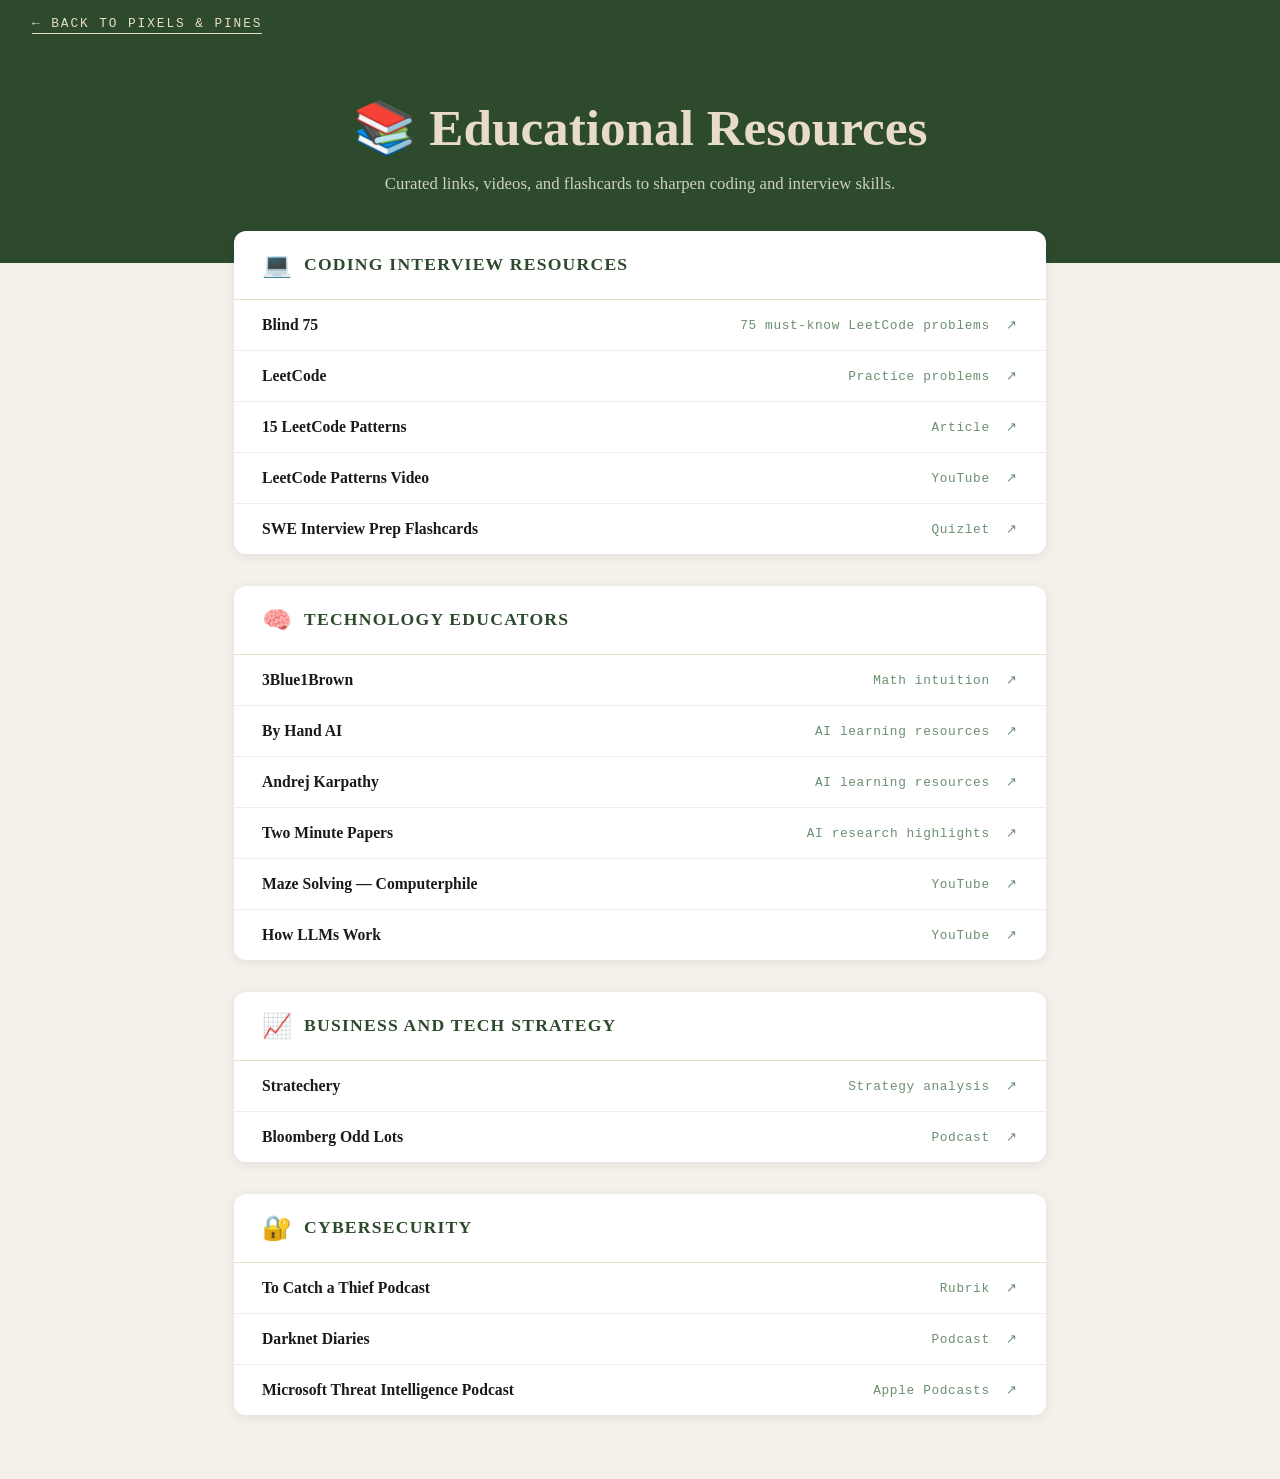
==== educational-resources.html @ 2142338b "Add byhand.ai to Technology Educators learning resources Co-authored-by: calegeffre <22597338+calege" ====
<!DOCTYPE html>
<html lang="en">
<head>
  <meta charset="UTF-8" />
  <meta name="viewport" content="width=device-width, initial-scale=1.0" />
  <title>Educational Resources — Pixels & Pines</title>
  <style>
    *, *::before, *::after { box-sizing: border-box; margin: 0; padding: 0; }
    :root {
      --forest: #2d4a2d;
      --sage:   #6b8f71;
      --sand:   #e8dcc8;
      --ocean:  #3a7ca5;
      --foam:   #f4f1eb;
      --dark:   #1a1a1a;
    }
    body {
      font-family: 'Georgia', serif;
      background: var(--foam);
      color: var(--dark);
      min-height: 100vh;
      padding: 0 0 4rem;
    }
    nav {
      background: var(--forest);
      padding: 1rem 2rem;
      display: flex;
      align-items: center;
      gap: 1rem;
    }
    nav a {
      font-family: 'Courier New', monospace;
      font-size: 0.8rem;
      letter-spacing: 0.15em;
      text-transform: uppercase;
      color: var(--sand);
      text-decoration: none;
      border-bottom: 1px solid var(--sand);
      padding-bottom: 2px;
    }
    nav a:hover { opacity: 0.7; }
    .page-header {
      background: var(--forest);
      color: var(--foam);
      text-align: center;
      padding: 3rem 1.5rem 4rem;
    }
    .page-header h1 {
      font-size: clamp(2rem, 5vw, 3.2rem);
      color: var(--sand);
      margin-bottom: 0.75rem;
    }
    .page-header p {
      font-size: 1.05rem;
      color: rgba(244,241,235,0.8);
      max-width: 520px;
      margin: 0 auto;
      line-height: 1.7;
    }
    .content {
      max-width: 860px;
      margin: -2rem auto 0;
      padding: 0 1.5rem;
      display: flex;
      flex-direction: column;
      gap: 2rem;
    }
    .card {
      background: #fff;
      border-radius: 12px;
      box-shadow: 0 2px 12px rgba(0,0,0,0.08);
      overflow: hidden;
    }
    .card-header {
      padding: 1.25rem 1.75rem;
      display: flex;
      align-items: center;
      gap: 0.75rem;
      border-bottom: 1px solid var(--sand);
    }
    .card-header span { font-size: 1.5rem; }
    .card-header h2 {
      font-size: 1.1rem;
      text-transform: uppercase;
      letter-spacing: 0.07em;
      color: var(--forest);
    }
    .link-list { list-style: none; }
    .link-list li {
      border-bottom: 1px solid rgba(232,220,200,0.5);
    }
    .link-list li:last-child { border-bottom: none; }
    .link-list a {
      display: flex;
      align-items: center;
      justify-content: space-between;
      padding: 1rem 1.75rem;
      text-decoration: none;
      color: var(--dark);
      font-size: 0.98rem;
      transition: background 0.15s;
    }
    .link-list a:hover {
      background: var(--foam);
    }
    .link-list a .link-label { font-weight: 600; }
    .link-list a .link-meta {
      font-size: 0.8rem;
      font-family: 'Courier New', monospace;
      color: var(--sage);
      letter-spacing: 0.05em;
    }
    .link-list a .arrow { color: var(--sage); font-size: 0.9rem; }
  </style>
</head>
<body>
  <nav><a href="index.html">← Back to Pixels &amp; Pines</a></nav>

  <div class="page-header">
    <h1>📚 Educational Resources</h1>
    <p>Curated links, videos, and flashcards to sharpen coding and interview skills.</p>
  </div>

  <div class="content">

    <!-- CODING INTERVIEW RESOURCES -->
    <div class="card">
      <div class="card-header">
        <span>💻</span>
        <h2>Coding Interview Resources</h2>
      </div>
      <ul class="link-list">
        <li>
          <a href="https://www.designgurus.io/blind75" target="_blank" rel="noopener">
            <span class="link-label">Blind 75</span>
            <span class="link-meta">75 must-know LeetCode problems &nbsp;↗</span>
          </a>
        </li>
        <li>
          <a href="https://leetcode.com" target="_blank" rel="noopener">
            <span class="link-label">LeetCode</span>
            <span class="link-meta">Practice problems &nbsp;↗</span>
          </a>
        </li>
        <li>
          <a href="https://blog.algomaster.io/p/15-leetcode-patterns" target="_blank" rel="noopener">
            <span class="link-label">15 LeetCode Patterns</span>
            <span class="link-meta">Article &nbsp;↗</span>
          </a>
        </li>
        <li>
          <a href="https://www.youtube.com/watch?v=DjYZk8nrXVY" target="_blank" rel="noopener">
            <span class="link-label">LeetCode Patterns Video</span>
            <span class="link-meta">YouTube &nbsp;↗</span>
          </a>
        </li>
        <li>
          <a href="https://quizlet.com/1094887390/software-interview-prep-flash-cards/?i=6uvtta&x=1jqt" target="_blank" rel="noopener">
            <span class="link-label">SWE Interview Prep Flashcards</span>
            <span class="link-meta">Quizlet &nbsp;↗</span>
          </a>
        </li>
      </ul>
    </div>

    <!-- TECHNOLOGY EDUCATORS -->
    <div class="card">
      <div class="card-header">
        <span>🧠</span>
        <h2>Technology Educators</h2>
      </div>
      <ul class="link-list">
        <li>
          <a href="https://www.3blue1brown.com/" target="_blank" rel="noopener">
            <span class="link-label">3Blue1Brown</span>
            <span class="link-meta">Math intuition &nbsp;↗</span>
          </a>
        </li>
        <li>
          <a href="https://www.byhand.ai/" target="_blank" rel="noopener">
            <span class="link-label">By Hand AI</span>
            <span class="link-meta">AI learning resources &nbsp;↗</span>
          </a>
        </li>
        <li>
          <a href="https://karpathy.ai/" target="_blank" rel="noopener">
            <span class="link-label">Andrej Karpathy</span>
            <span class="link-meta">AI learning resources &nbsp;↗</span>
          </a>
        </li>
        <li>
          <a href="https://www.youtube.com/@TwoMinutePapers" target="_blank" rel="noopener">
            <span class="link-label">Two Minute Papers</span>
            <span class="link-meta">AI research highlights &nbsp;↗</span>
          </a>
        </li>
        <li>
          <a href="https://www.youtube.com/watch?v=rop0W4QDOUI" target="_blank" rel="noopener">
            <span class="link-label">Maze Solving — Computerphile</span>
            <span class="link-meta">YouTube &nbsp;↗</span>
          </a>
        </li>
        <li>
          <a href="https://www.youtube.com/watch?v=LPZh9BOjkQs" target="_blank" rel="noopener">
            <span class="link-label">How LLMs Work</span>
            <span class="link-meta">YouTube &nbsp;↗</span>
          </a>
        </li>
      </ul>
    </div>

    <!-- BUSINESS AND TECH STRATEGY -->
    <div class="card">
      <div class="card-header">
        <span>📈</span>
        <h2>Business and Tech Strategy</h2>
      </div>
      <ul class="link-list">
        <li>
          <a href="https://stratechery.com/" target="_blank" rel="noopener">
            <span class="link-label">Stratechery</span>
            <span class="link-meta">Strategy analysis &nbsp;↗</span>
          </a>
        </li>
        <li>
          <a href="https://www.bloomberg.com/oddlots" target="_blank" rel="noopener">
            <span class="link-label">Bloomberg Odd Lots</span>
            <span class="link-meta">Podcast &nbsp;↗</span>
          </a>
        </li>
      </ul>
    </div>

    <!-- CYBERSECURITY -->
    <div class="card">
      <div class="card-header">
        <span>🔐</span>
        <h2>Cybersecurity</h2>
      </div>
      <ul class="link-list">
        <li>
          <a href="https://www.rubrik.com/lp/to-catch-a-thief-podcast" target="_blank" rel="noopener">
            <span class="link-label">To Catch a Thief Podcast</span>
            <span class="link-meta">Rubrik &nbsp;↗</span>
          </a>
        </li>
        <li>
          <a href="https://darknetdiaries.com/" target="_blank" rel="noopener">
            <span class="link-label">Darknet Diaries</span>
            <span class="link-meta">Podcast &nbsp;↗</span>
          </a>
        </li>
        <li>
          <a href="https://podcasts.apple.com/us/podcast/microsoft-threat-intelligence-podcast/id1710656242" target="_blank" rel="noopener">
            <span class="link-label">Microsoft Threat Intelligence Podcast</span>
            <span class="link-meta">Apple Podcasts &nbsp;↗</span>
          </a>
        </li>
      </ul>
    </div>

  </div><!-- /content -->
</body>
</html>
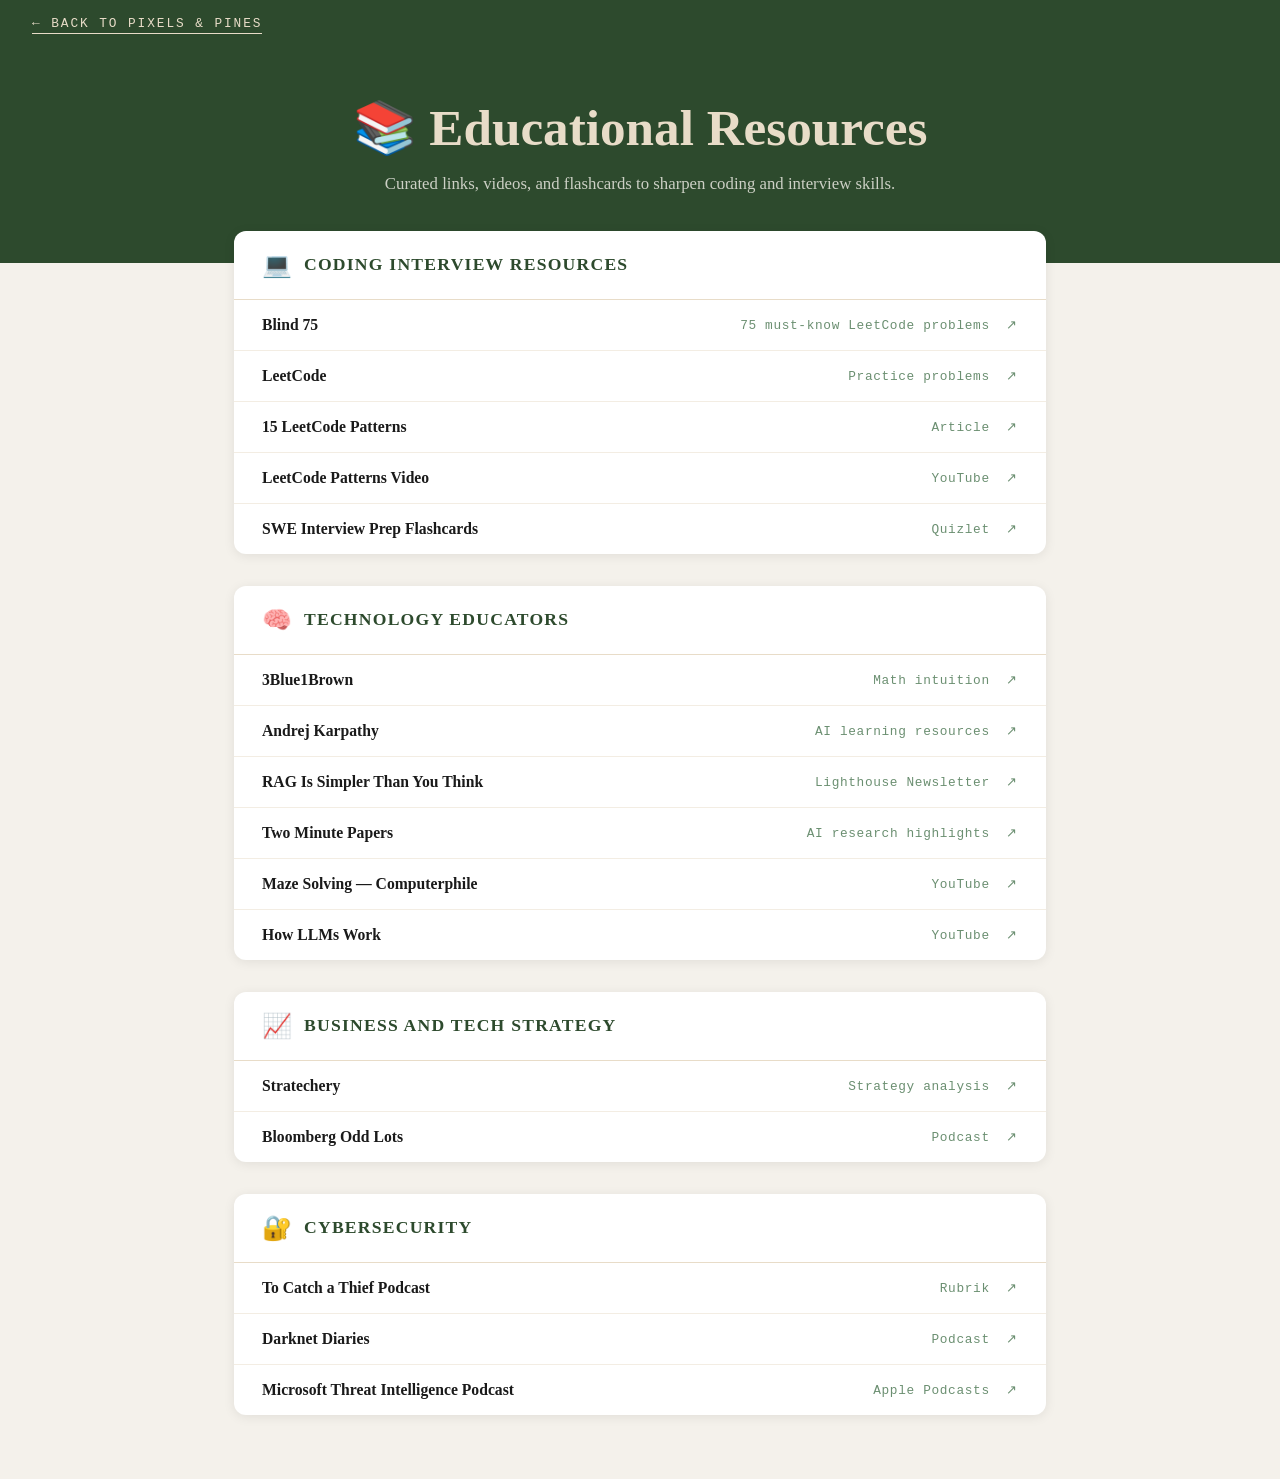
==== commit 03026a5f: "Add Lighthouse Newsletter RAG link to educational resources Co-authored-by: calegeffre <22597338+cal" ====
--- a/educational-resources.html
+++ b/educational-resources.html
@@ -177,18 +177,18 @@
           </a>
         </li>
         <li>
-          <a href="https://www.byhand.ai/" target="_blank" rel="noopener">
-            <span class="link-label">By Hand AI</span>
-            <span class="link-meta">AI learning resources &nbsp;↗</span>
-          </a>
-        </li>
-        <li>
           <a href="https://karpathy.ai/" target="_blank" rel="noopener">
             <span class="link-label">Andrej Karpathy</span>
             <span class="link-meta">AI learning resources &nbsp;↗</span>
           </a>
         </li>
         <li>
+          <a href="https://www.lighthousenewsletter.com/p/rag-is-simpler-than-you-think" target="_blank" rel="noopener">
+            <span class="link-label">RAG Is Simpler Than You Think</span>
+            <span class="link-meta">Lighthouse Newsletter &nbsp;↗</span>
+          </a>
+        </li>
+        <li>
           <a href="https://www.youtube.com/@TwoMinutePapers" target="_blank" rel="noopener">
             <span class="link-label">Two Minute Papers</span>
             <span class="link-meta">AI research highlights &nbsp;↗</span>
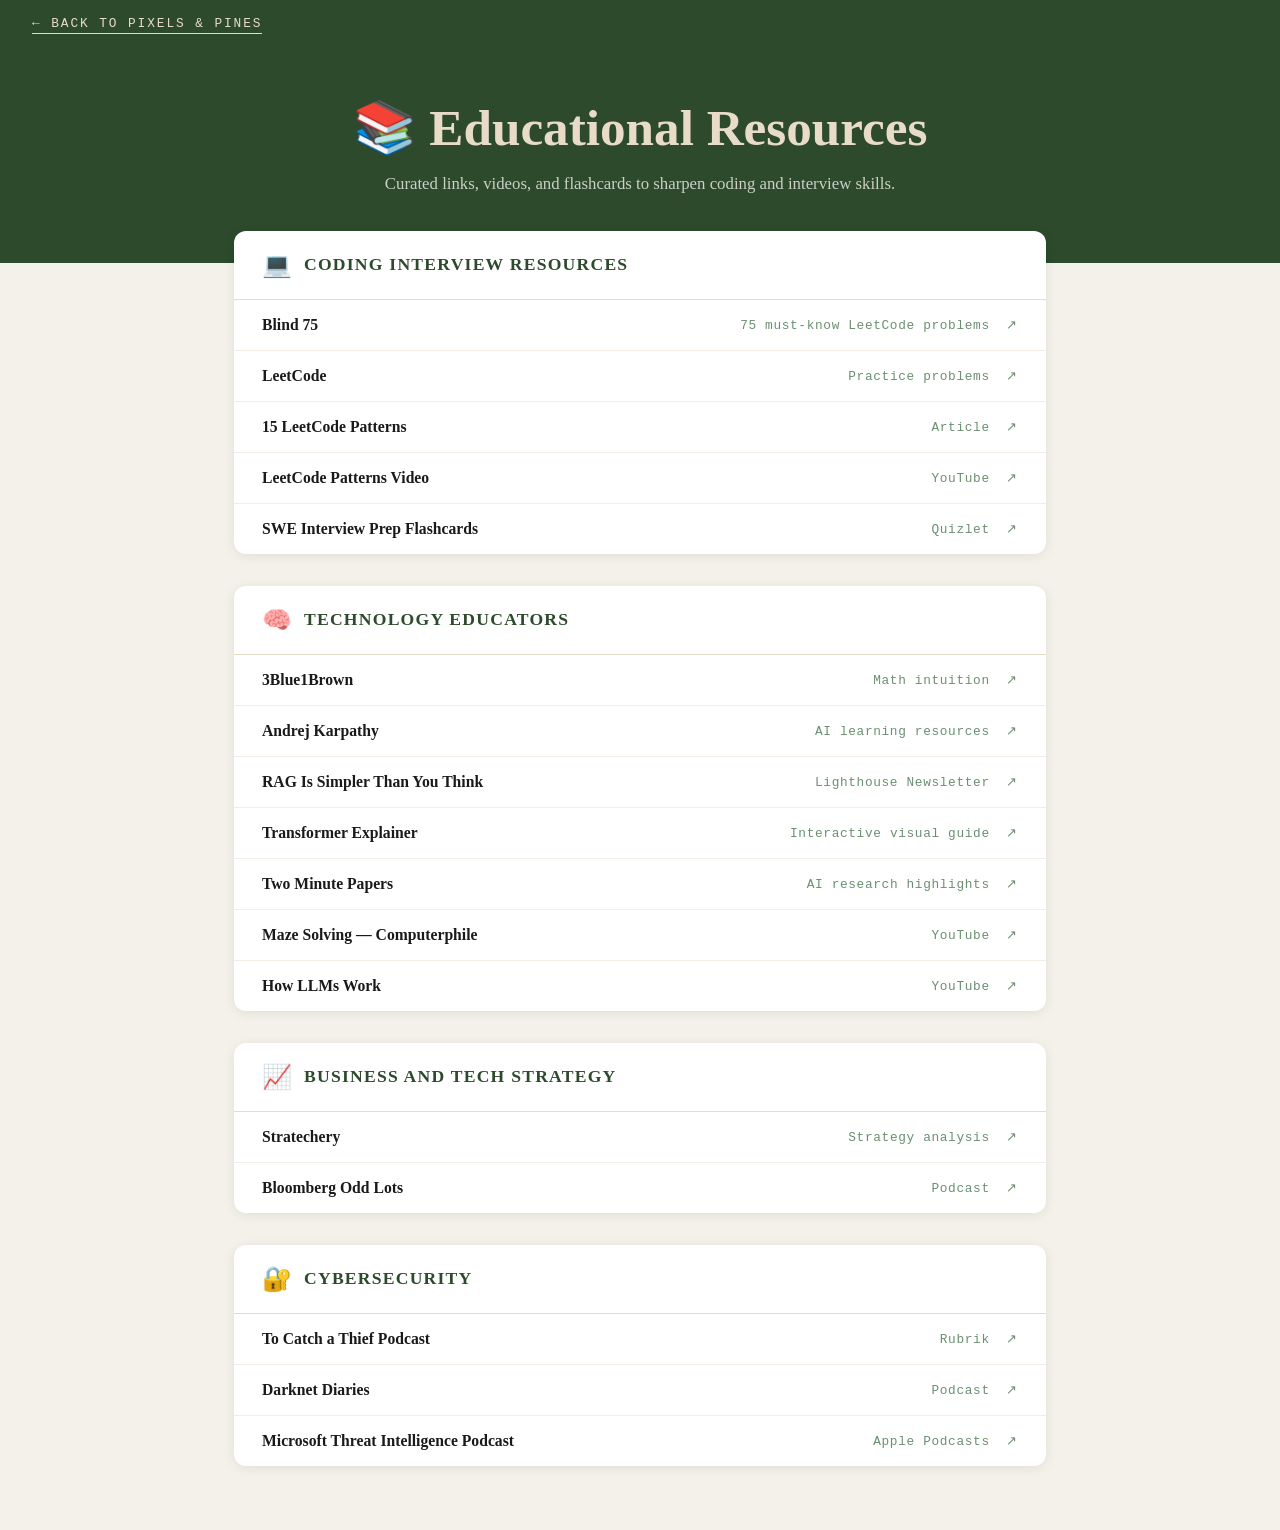
==== commit 080eb0ec: "Add Transformer Explainer to educational resources Co-authored-by: calegeffre <22597338+calegeffre@u" ====
--- a/educational-resources.html
+++ b/educational-resources.html
@@ -189,6 +189,12 @@
           </a>
         </li>
         <li>
+          <a href="https://poloclub.github.io/transformer-explainer/" target="_blank" rel="noopener">
+            <span class="link-label">Transformer Explainer</span>
+            <span class="link-meta">Interactive visual guide &nbsp;↗</span>
+          </a>
+        </li>
+        <li>
           <a href="https://www.youtube.com/@TwoMinutePapers" target="_blank" rel="noopener">
             <span class="link-label">Two Minute Papers</span>
             <span class="link-meta">AI research highlights &nbsp;↗</span>
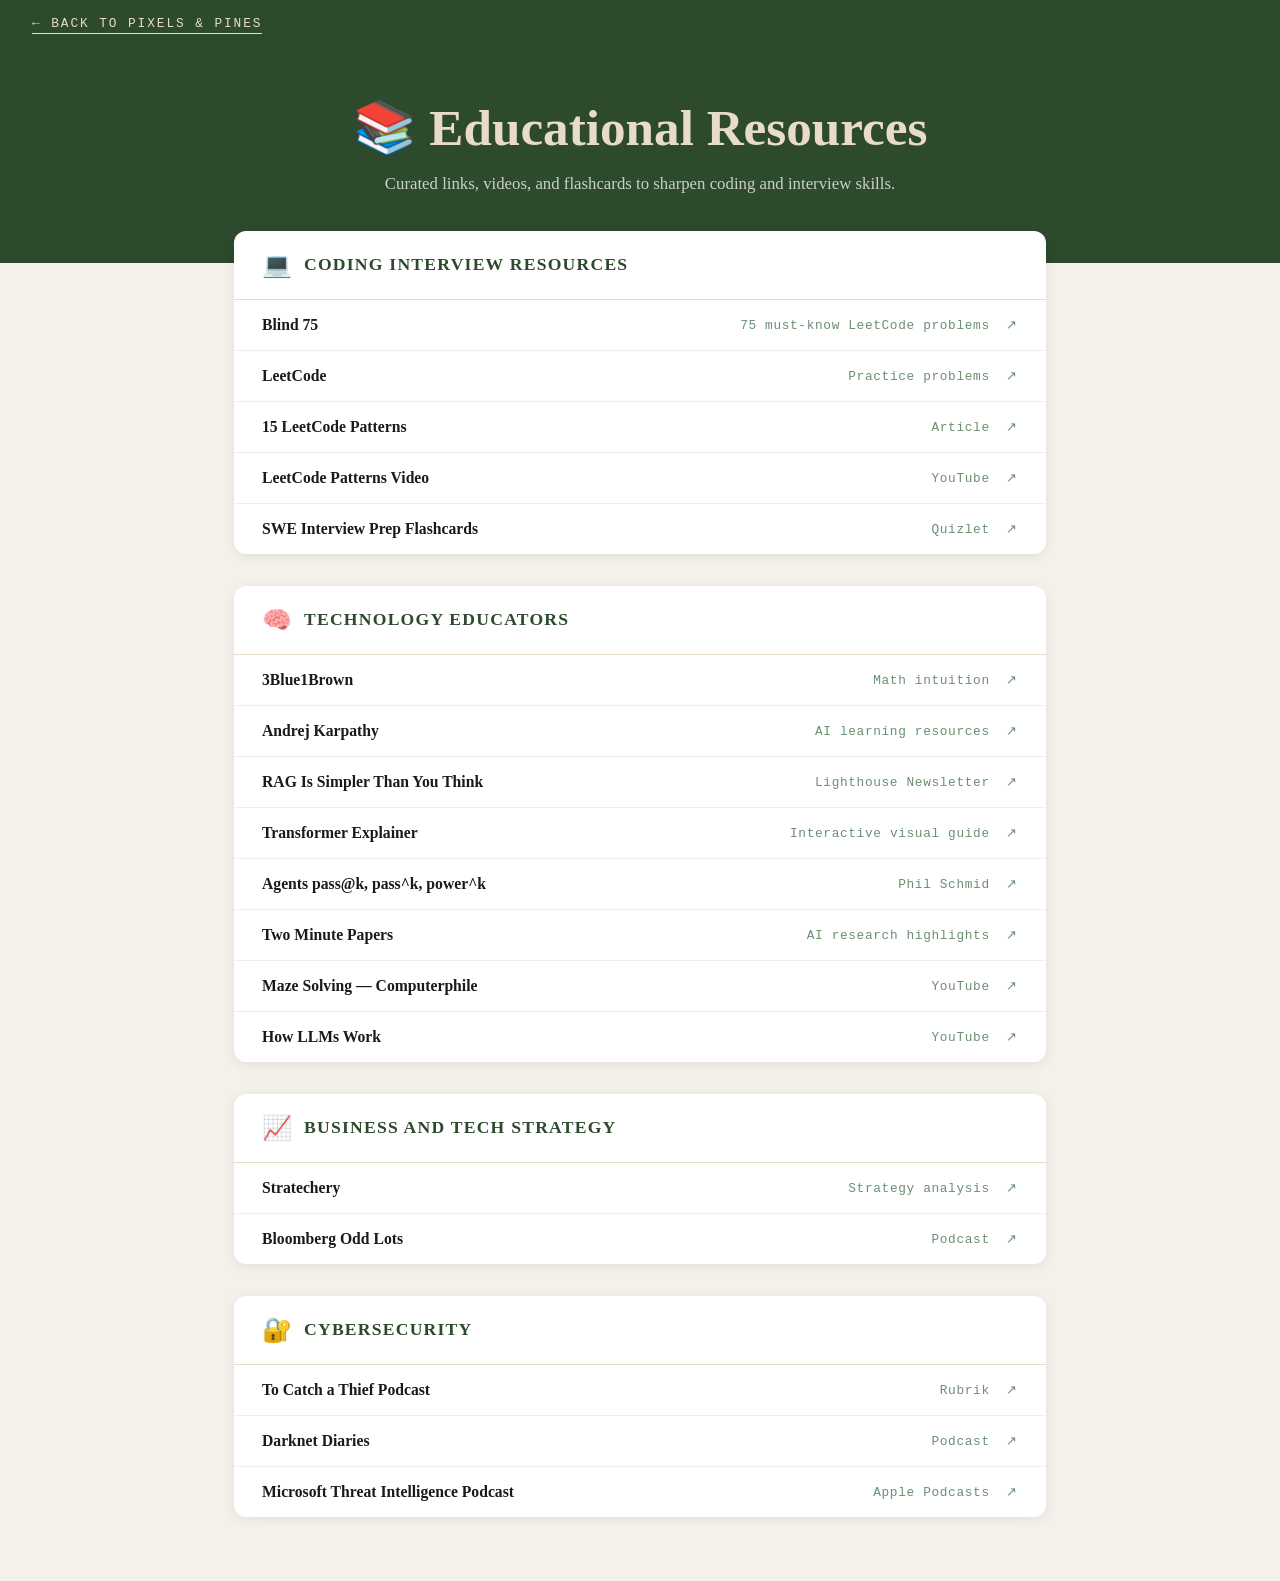
==== commit 09fbaef2: "Add Phil Schmid article to AI educational resources Co-authored-by: calegeffre <22597338+calegeffre@" ====
--- a/educational-resources.html
+++ b/educational-resources.html
@@ -195,6 +195,12 @@
           </a>
         </li>
         <li>
+          <a href="https://www.philschmid.de/agents-pass-at-k-pass-power-k" target="_blank" rel="noopener">
+            <span class="link-label">Agents pass@k, pass^k, power^k</span>
+            <span class="link-meta">Phil Schmid &nbsp;↗</span>
+          </a>
+        </li>
+        <li>
           <a href="https://www.youtube.com/@TwoMinutePapers" target="_blank" rel="noopener">
             <span class="link-label">Two Minute Papers</span>
             <span class="link-meta">AI research highlights &nbsp;↗</span>
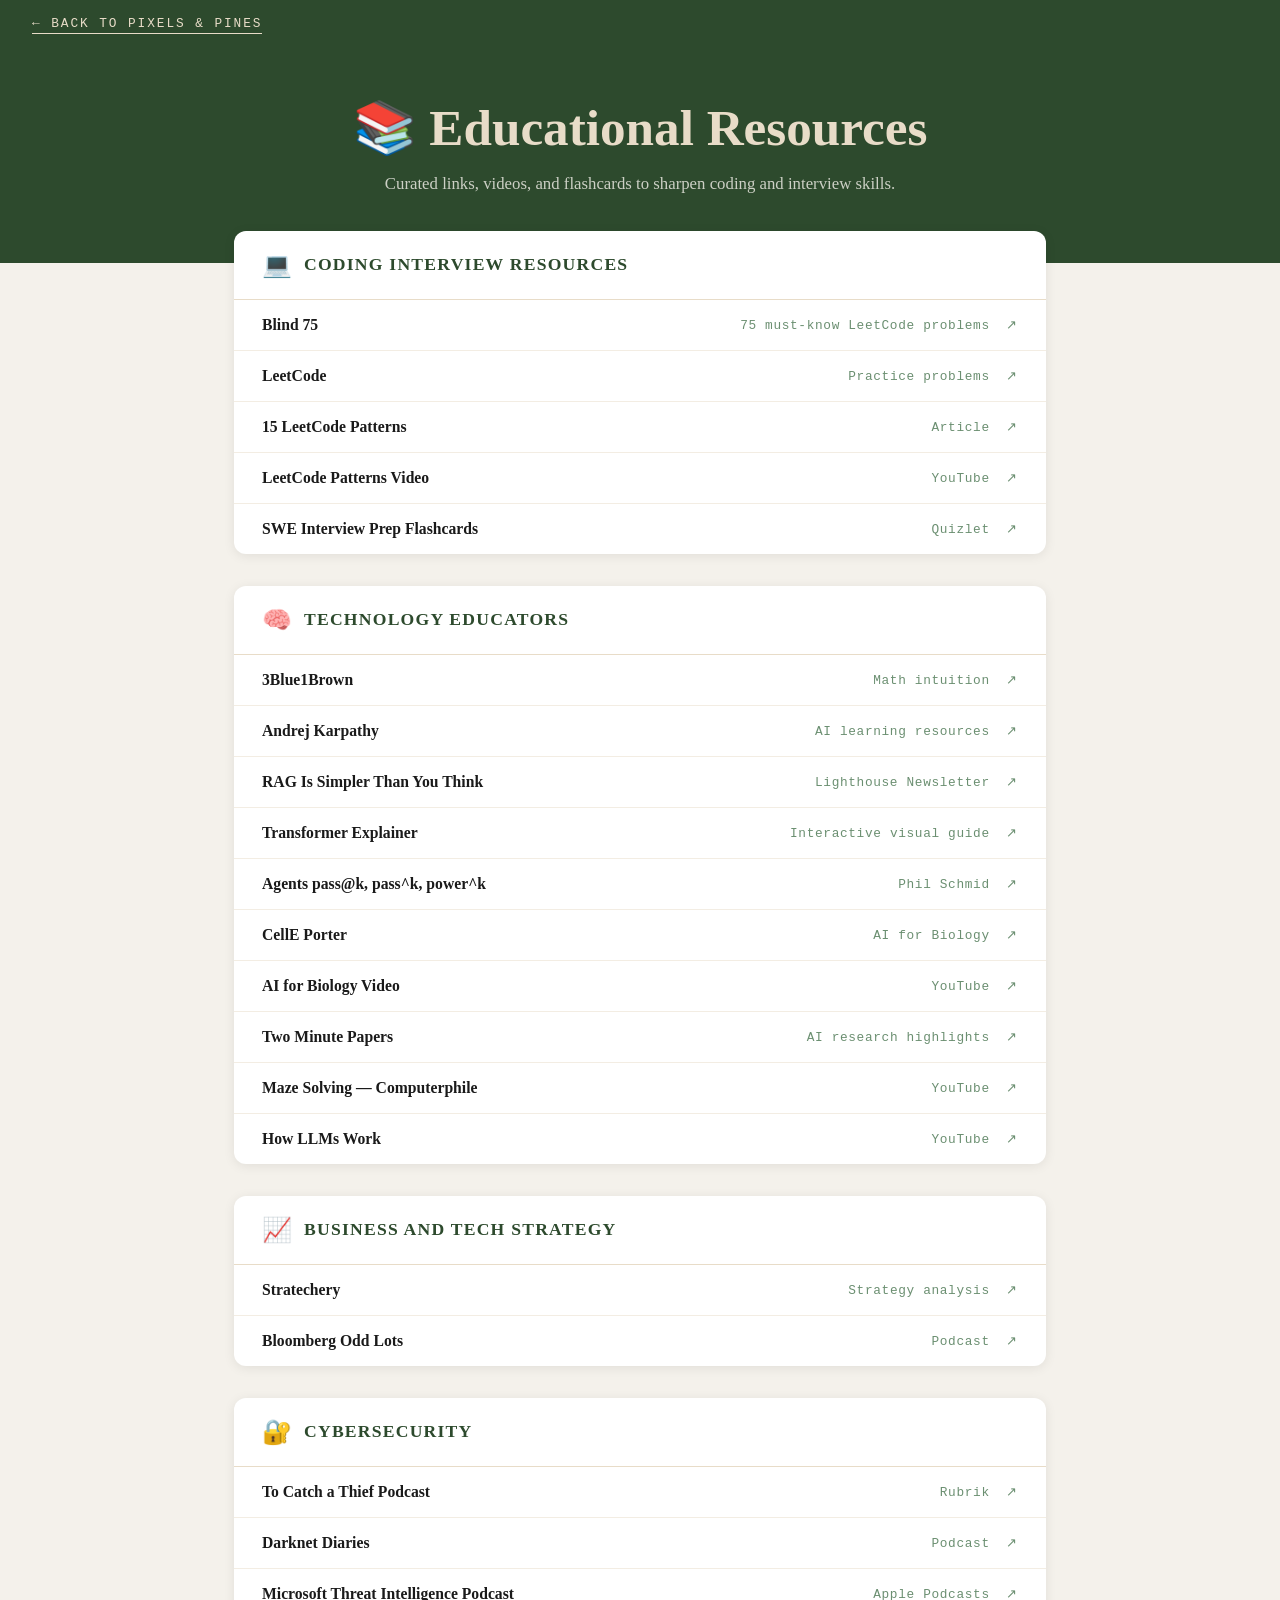
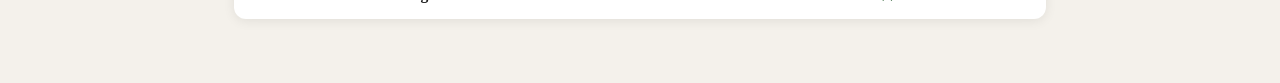
==== commit e4827014: "Add AI for Biology learning resource links Co-authored-by: calegeffre <22597338+calegeffre@users.nor" ====
--- a/educational-resources.html
+++ b/educational-resources.html
@@ -201,6 +201,18 @@
           </a>
         </li>
         <li>
+          <a href="https://celleporter.noetik.ai/" target="_blank" rel="noopener">
+            <span class="link-label">CellE Porter</span>
+            <span class="link-meta">AI for Biology &nbsp;↗</span>
+          </a>
+        </li>
+        <li>
+          <a href="https://youtu.be/8kXIaUM3h1E?is=eP3SMQh12RvCMT5E" target="_blank" rel="noopener">
+            <span class="link-label">AI for Biology Video</span>
+            <span class="link-meta">YouTube &nbsp;↗</span>
+          </a>
+        </li>
+        <li>
           <a href="https://www.youtube.com/@TwoMinutePapers" target="_blank" rel="noopener">
             <span class="link-label">Two Minute Papers</span>
             <span class="link-meta">AI research highlights &nbsp;↗</span>
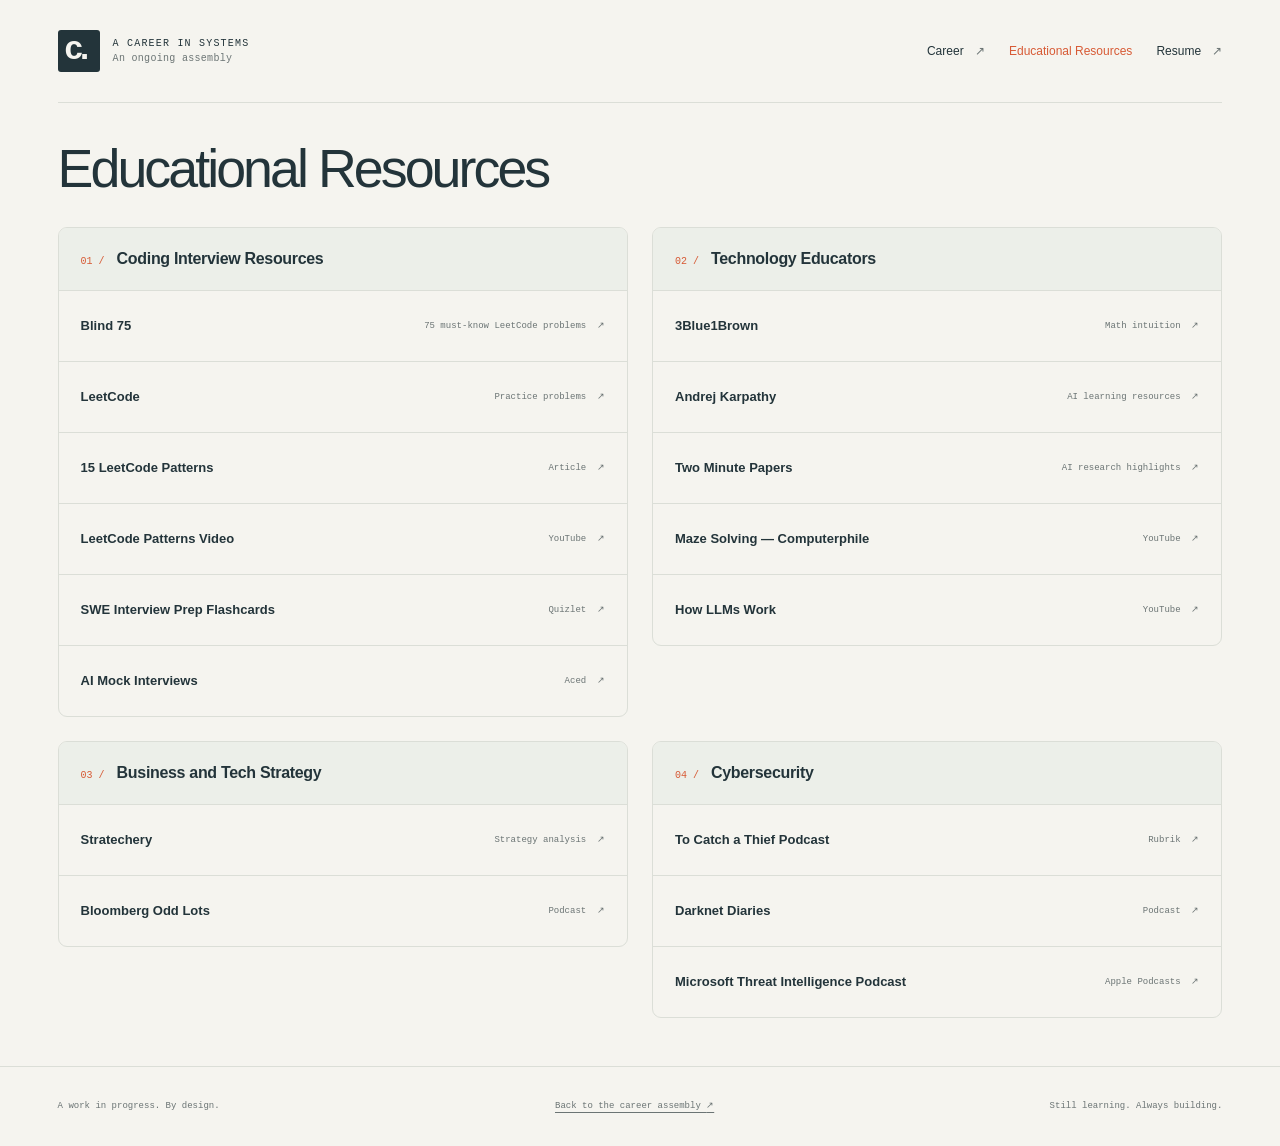
==== commit ee1108f0: "Update career visualization and educational resources theme Add in-scene Teams career bubbles, publi" ====
--- a/educational-resources.html
+++ b/educational-resources.html
@@ -3,130 +3,33 @@
 <head>
   <meta charset="UTF-8" />
   <meta name="viewport" content="width=device-width, initial-scale=1.0" />
-  <title>Educational Resources — Pixels & Pines</title>
-  <style>
-    *, *::before, *::after { box-sizing: border-box; margin: 0; padding: 0; }
-    :root {
-      --forest: #2d4a2d;
-      --sage:   #6b8f71;
-      --sand:   #e8dcc8;
-      --ocean:  #3a7ca5;
-      --foam:   #f4f1eb;
-      --dark:   #1a1a1a;
-    }
-    body {
-      font-family: 'Georgia', serif;
-      background: var(--foam);
-      color: var(--dark);
-      min-height: 100vh;
-      padding: 0 0 4rem;
-    }
-    nav {
-      background: var(--forest);
-      padding: 1rem 2rem;
-      display: flex;
-      align-items: center;
-      gap: 1rem;
-    }
-    nav a {
-      font-family: 'Courier New', monospace;
-      font-size: 0.8rem;
-      letter-spacing: 0.15em;
-      text-transform: uppercase;
-      color: var(--sand);
-      text-decoration: none;
-      border-bottom: 1px solid var(--sand);
-      padding-bottom: 2px;
-    }
-    nav a:hover { opacity: 0.7; }
-    .page-header {
-      background: var(--forest);
-      color: var(--foam);
-      text-align: center;
-      padding: 3rem 1.5rem 4rem;
-    }
-    .page-header h1 {
-      font-size: clamp(2rem, 5vw, 3.2rem);
-      color: var(--sand);
-      margin-bottom: 0.75rem;
-    }
-    .page-header p {
-      font-size: 1.05rem;
-      color: rgba(244,241,235,0.8);
-      max-width: 520px;
-      margin: 0 auto;
-      line-height: 1.7;
-    }
-    .content {
-      max-width: 860px;
-      margin: -2rem auto 0;
-      padding: 0 1.5rem;
-      display: flex;
-      flex-direction: column;
-      gap: 2rem;
-    }
-    .card {
-      background: #fff;
-      border-radius: 12px;
-      box-shadow: 0 2px 12px rgba(0,0,0,0.08);
-      overflow: hidden;
-    }
-    .card-header {
-      padding: 1.25rem 1.75rem;
-      display: flex;
-      align-items: center;
-      gap: 0.75rem;
-      border-bottom: 1px solid var(--sand);
-    }
-    .card-header span { font-size: 1.5rem; }
-    .card-header h2 {
-      font-size: 1.1rem;
-      text-transform: uppercase;
-      letter-spacing: 0.07em;
-      color: var(--forest);
-    }
-    .link-list { list-style: none; }
-    .link-list li {
-      border-bottom: 1px solid rgba(232,220,200,0.5);
-    }
-    .link-list li:last-child { border-bottom: none; }
-    .link-list a {
-      display: flex;
-      align-items: center;
-      justify-content: space-between;
-      padding: 1rem 1.75rem;
-      text-decoration: none;
-      color: var(--dark);
-      font-size: 0.98rem;
-      transition: background 0.15s;
-    }
-    .link-list a:hover {
-      background: var(--foam);
-    }
-    .link-list a .link-label { font-weight: 600; }
-    .link-list a .link-meta {
-      font-size: 0.8rem;
-      font-family: 'Courier New', monospace;
-      color: var(--sage);
-      letter-spacing: 0.05em;
-    }
-    .link-list a .arrow { color: var(--sage); font-size: 0.9rem; }
-  </style>
+  <meta name="description" content="Curated coding practice, technology educators, strategy, and cybersecurity resources. Still learning. Always building." />
+  <title>Educational Resources — Career, taking shape</title>
+  <link rel="stylesheet" href="career.css" />
 </head>
 <body>
-  <nav><a href="index.html">← Back to Pixels &amp; Pines</a></nav>
-
-  <div class="page-header">
-    <h1>📚 Educational Resources</h1>
-    <p>Curated links, videos, and flashcards to sharpen coding and interview skills.</p>
-  </div>
-
-  <div class="content">
+  <a class="skip-link" href="#resources">Skip to resources</a>
+  <header class="site-header">
+    <a class="brand" href="index.html" aria-label="Career home">
+      <span class="brand-mark" aria-hidden="true">c.</span>
+      <span>A CAREER IN SYSTEMS<span class="brand-subtitle">An ongoing assembly</span></span>
+    </a>
+    <nav aria-label="Main navigation">
+      <a href="index.html">Career <span aria-hidden="true">&#8599;</span></a>
+      <a href="educational-resources.html" aria-current="page">Educational Resources</a>
+      <a href="CaleGeffre_Resume_2026.pdf" target="_blank" rel="noopener">Resume <span aria-hidden="true">&#8599;</span></a>
+    </nav>
+  </header>
+  <main class="resources-page">
+    <section class="introduction" aria-labelledby="page-title">
+      <h1 id="page-title">Educational Resources</h1>
+    </section>
+    <div class="resource-grid" id="resources">
 
     <!-- CODING INTERVIEW RESOURCES -->
     <div class="card">
       <div class="card-header">
-        <span>💻</span>
+        <span class="resource-number" aria-hidden="true">01 /</span>
         <h2>Coding Interview Resources</h2>
       </div>
       <ul class="link-list">
@@ -160,13 +63,19 @@
             <span class="link-meta">Quizlet &nbsp;↗</span>
           </a>
         </li>
+        <li>
+          <a href="https://www.aced.io/home" target="_blank" rel="noopener">
+            <span class="link-label">AI Mock Interviews</span>
+            <span class="link-meta">Aced &nbsp;&#8599;</span>
+          </a>
+        </li>
       </ul>
     </div>
 
     <!-- TECHNOLOGY EDUCATORS -->
     <div class="card">
       <div class="card-header">
-        <span>🧠</span>
+        <span class="resource-number" aria-hidden="true">02 /</span>
         <h2>Technology Educators</h2>
       </div>
       <ul class="link-list">
@@ -180,36 +89,6 @@
           <a href="https://karpathy.ai/" target="_blank" rel="noopener">
             <span class="link-label">Andrej Karpathy</span>
             <span class="link-meta">AI learning resources &nbsp;↗</span>
-          </a>
-        </li>
-        <li>
-          <a href="https://www.lighthousenewsletter.com/p/rag-is-simpler-than-you-think" target="_blank" rel="noopener">
-            <span class="link-label">RAG Is Simpler Than You Think</span>
-            <span class="link-meta">Lighthouse Newsletter &nbsp;↗</span>
-          </a>
-        </li>
-        <li>
-          <a href="https://poloclub.github.io/transformer-explainer/" target="_blank" rel="noopener">
-            <span class="link-label">Transformer Explainer</span>
-            <span class="link-meta">Interactive visual guide &nbsp;↗</span>
-          </a>
-        </li>
-        <li>
-          <a href="https://www.philschmid.de/agents-pass-at-k-pass-power-k" target="_blank" rel="noopener">
-            <span class="link-label">Agents pass@k, pass^k, power^k</span>
-            <span class="link-meta">Phil Schmid &nbsp;↗</span>
-          </a>
-        </li>
-        <li>
-          <a href="https://celleporter.noetik.ai/" target="_blank" rel="noopener">
-            <span class="link-label">CellE Porter</span>
-            <span class="link-meta">AI for Biology &nbsp;↗</span>
-          </a>
-        </li>
-        <li>
-          <a href="https://youtu.be/8kXIaUM3h1E?is=eP3SMQh12RvCMT5E" target="_blank" rel="noopener">
-            <span class="link-label">AI for Biology Video</span>
-            <span class="link-meta">YouTube &nbsp;↗</span>
           </a>
         </li>
         <li>
@@ -236,7 +115,7 @@
     <!-- BUSINESS AND TECH STRATEGY -->
     <div class="card">
       <div class="card-header">
-        <span>📈</span>
+        <span class="resource-number" aria-hidden="true">03 /</span>
         <h2>Business and Tech Strategy</h2>
       </div>
       <ul class="link-list">
@@ -258,7 +137,7 @@
     <!-- CYBERSECURITY -->
     <div class="card">
       <div class="card-header">
-        <span>🔐</span>
+        <span class="resource-number" aria-hidden="true">04 /</span>
         <h2>Cybersecurity</h2>
       </div>
       <ul class="link-list">
@@ -283,6 +162,12 @@
       </ul>
     </div>
 
-  </div><!-- /content -->
+    </div>
+  </main>
+  <footer class="site-footer">
+    <span>A work in progress. By design.</span>
+    <a href="index.html">Back to the career assembly <span aria-hidden="true">&#8599;</span></a>
+    <span>Still learning. Always building.</span>
+  </footer>
 </body>
 </html>
--- a/career.css
+++ b/career.css
@@ -0,0 +1,204 @@
+:root {
+  color-scheme: light;
+  --paper: #f5f4ef;
+  --ink: #23343a;
+  --muted: #6b7474;
+  --line: #dbded7;
+  --orange: #d75a35;
+  --mono: "Cascadia Code", "SFMono-Regular", Consolas, monospace;
+}
+* { box-sizing: border-box; }
+body { margin: 0; background: var(--paper); color: var(--ink); font-family: "Segoe UI", Arial, sans-serif; }
+button, a { -webkit-tap-highlight-color: transparent; }
+button { font: inherit; }
+a { color: inherit; text-decoration-thickness: 1px; text-underline-offset: 4px; }
+button:focus-visible, a:focus-visible { outline: 3px solid var(--orange); outline-offset: 5px; }
+[hidden] { display: none !important; }
+.site-header, main, .site-footer { max-width: 1512px; margin: auto; padding-left: 4.5%; padding-right: 4.5%; }
+.site-header { min-height: 102px; display: flex; align-items: center; justify-content: space-between; gap: 24px; }
+.brand { display: flex; align-items: center; gap: 13px; text-decoration: none; font: 10px/1.5 var(--mono); letter-spacing: .12em; }
+.brand-mark { font: 700 33px/1 "Segoe UI", sans-serif; letter-spacing: -.09em; width: 42px; height: 42px; padding: 1px 7px; background: var(--ink); color: var(--paper); border-radius: 3px; }
+.brand-subtitle { display: block; color: var(--muted); letter-spacing: .03em; text-transform: none; }
+.site-header nav { display: flex; flex-wrap: wrap; justify-content: flex-end; gap: 14px 24px; font-size: 12px; }
+.site-header nav a { text-decoration: none; }
+.site-header nav a:hover, .site-header nav a[aria-current="page"] { color: var(--orange); }
+.site-header nav a span { margin-left: 8px; color: var(--muted); }
+.introduction { border-top: 1px solid var(--line); padding: 37px 0 31px; display: flex; align-items: flex-end; justify-content: space-between; gap: 25px; }
+.eyebrow { margin: 0 0 17px; font: 10px/1.7 var(--mono); text-transform: uppercase; letter-spacing: .12em; }
+.status-dot, .live-dot, .available-dot { display: inline-block; width: 6px; height: 6px; border-radius: 50%; background: var(--orange); }
+.status-dot { margin-right: 9px; }
+h1 { font-size: clamp(36px, 4.2vw, 66px); letter-spacing: -.055em; font-weight: 450; line-height: 1.05; margin: 0; }
+h1 span { color: #858d86; }
+.intro-note { color: var(--muted); font-size: 13px; line-height: 1.8; margin: 0 0 3px; }
+.exhibit { border: 1px solid var(--line); border-radius: 9px; overflow: hidden; background: #ecefe9; }
+.exhibit-toolbar { height: 49px; margin: 0 22px; border-bottom: 1px solid #d6dcd2; display: flex; justify-content: space-between; align-items: center; gap: 12px; }
+.exhibit-toolbar p { font: 9px var(--mono); letter-spacing: .09em; display: flex; align-items: center; gap: 9px; }
+.live-dot { width: 5px; height: 5px; background: #6c8976; }
+.reset-button { font: 10px var(--mono); border: 0; color: var(--ink); background: none; padding: 10px 0 10px 12px; cursor: pointer; }
+.reset-button span { margin-left: 9px; font-size: 16px; }
+.scene { height: clamp(355px, 36vw, 535px); position: relative; perspective: 1400px; overflow: hidden; isolation: isolate; }
+.scene-grid { position: absolute; inset: -70%; background-image: linear-gradient(#b6c3b64a 1px, transparent 1px), linear-gradient(90deg, #b6c3b64a 1px, transparent 1px); background-size: 35px 35px; transform: perspective(800px) rotateX(56deg) rotateZ(-25deg) translateY(110px); mask-image: radial-gradient(ellipse, #000 6%, transparent 53%); pointer-events: none; }
+.scene-shadow { position: absolute; width: 74%; height: 100px; left: 13%; top: 57%; background: #3b514a24; filter: blur(30px); border-radius: 50%; transform: rotate(-5deg); transition: width .8s, left .8s; }
+.scene.is-open .scene-shadow { width: 47%; left: 26%; }
+.world { --stage-scale: 1; position: absolute; width: 1000px; height: 560px; top: 50%; left: 50%; transform: translate(-50%, -50%) scale(var(--stage-scale)); transform-style: preserve-3d; }
+.word, .ecosystem { position: absolute; inset: 0; transform-style: preserve-3d; }
+.world, .word { pointer-events: none; }
+.letter, .node { pointer-events: auto; }
+.word { transform: rotateX(-15deg) rotateY(-19deg) rotateZ(-5deg) scale3d(var(--word-scale, 1), var(--word-scale, 1), var(--word-scale, 1)); transition: transform .9s; }
+.scene.is-open .word { transform: rotateX(-15deg) rotateY(-19deg) rotateZ(-5deg); }
+.letter { --front: #334b54; --side: #24363f; --top: #6b7e82; position: absolute; left: 50%; top: 50%; width: 96px; height: 136px; padding: 0; border: 0; background: none; cursor: pointer; transform: translate3d(var(--letter-x), -78px, 0); transform-style: preserve-3d; transition: transform .9s, opacity .5s; }
+.letter:first-child { --front: #e67a51; --side: #9b442f; --top: #ffb17d; }
+.letter:hover, .letter:focus-visible, .letter[aria-pressed="true"] { --front: #648183; --side: #3c5359; --top: #93a8a2; }
+.letter:first-child:hover, .letter:first-child:focus-visible, .letter:first-child[aria-pressed="true"] { --front: #f28e63; --side: #ac4b30; --top: #ffc294; }
+.letter:focus-visible { outline-offset: 14px; }
+.solid { width: var(--w); height: var(--h); position: absolute; transform-style: preserve-3d; }
+.voxel { --w: 18px; --h: 18px; --d: 34px; transform: translate3d(var(--x), var(--y), 0); transition: transform 1.1s cubic-bezier(.22,.7,.2,1), opacity .8s; pointer-events: none; }
+.face { position: absolute; left: 0; top: 0; backface-visibility: hidden; border: 1px solid #ffffff0b; }
+.front, .back { width: var(--w); height: var(--h); background: var(--front); }
+.front { transform: translateZ(calc(var(--d) / 2)); }
+.back { transform: rotateY(180deg) translateZ(calc(var(--d) / 2)); background: var(--side); }
+.left, .right { width: var(--d); height: var(--h); left: calc((var(--w) - var(--d)) / 2); background: var(--side); }
+.left { transform: rotateY(-90deg) translateZ(calc(var(--w) / 2)); }
+.right { transform: rotateY(90deg) translateZ(calc(var(--w) / 2)); }
+.top, .bottom { width: var(--w); height: var(--d); top: calc((var(--h) - var(--d)) / 2); background: var(--top); }
+.top { transform: rotateX(90deg) translateZ(calc(var(--h) / 2)); }
+.bottom { transform: rotateX(-90deg) translateZ(calc(var(--h) / 2)); background: var(--side); }
+.scene.is-open .letter:not(:first-child) { opacity: 0; transform: translate3d(var(--letter-x), 170px, -160px); pointer-events: none; }
+.scene.is-open .letter:first-child { transform: translate3d(-48px, -78px, -100px); pointer-events: none; }
+.scene.is-open .letter:first-child .voxel { opacity: .17; transform: translate3d(calc(var(--x) + var(--burst-x)), calc(var(--y) + var(--burst-y)), var(--burst-z)) rotateX(28deg) rotateY(38deg); }
+.ecosystem { transform: rotateX(-8deg) rotateY(-12deg); opacity: 0; pointer-events: none; transition: opacity .65s .12s; }
+.scene.is-open .ecosystem { opacity: 1; }
+.connections { position: absolute; inset: 0; width: 100%; height: 100%; overflow: visible; transform: translateZ(-50px); pointer-events: none; }
+.connections path { fill: none; stroke: #869c98; stroke-width: 1.5; stroke-dasharray: 5 6; }
+.connections circle { fill: none; stroke: #a9b9ac; stroke-width: 1; stroke-dasharray: 2 9; }
+.node { --front: #f9faf5; --side: #b4c3bd; --top: #dce5de; position: absolute; left: 50%; top: 50%; width: var(--w); height: var(--h); margin-left: calc(var(--w) / -2); margin-top: calc(var(--h) / -2); padding: 0; border: 0; background: none; cursor: pointer; transform: translate3d(var(--nx), var(--ny), var(--nz)) rotateY(var(--angle)); transform-style: preserve-3d; transition: transform .5s, filter .2s; }
+.node:hover, .node:focus-visible { transform: translate3d(var(--nx), var(--ny), calc(var(--nz) + 20px)) rotateY(var(--angle)); }
+.node[aria-pressed="true"] .front { outline: 2px solid var(--orange); outline-offset: 5px; }
+.node .solid { inset: 0; }
+.node .front { display: grid; place-items: center; overflow: hidden; border: 1px solid #647a7126; border-radius: 5px; box-shadow: 0 10px 24px #223a3517; }
+.node svg { width: 100%; height: 100%; display: block; }
+.node-label { position: absolute; width: 200px; left: calc(50% - 100px); top: calc(100% + 19px); color: #415952; font: 11px var(--mono); letter-spacing: .05em; text-align: center; transform: translateZ(20px); }
+.node-teams { --front: #6264a7; --side: #38386e; --top: #9293cf; }
+.node-ai { --front: #263f46; --side: #172b32; --top: #50676a; }
+.node-video::after { content: ""; position: absolute; width: 55px; height: 8px; left: calc(50% - 27px); top: calc(100% + 2px); background: #6c827b; transform: translateZ(-10px); border-radius: 2px; }
+.scene-corner { position: absolute; color: #7c8a80; font: 8px/1.8 var(--mono); letter-spacing: .08em; pointer-events: none; }
+.corner-top { top: 23px; left: 23px; }
+.corner-bottom { bottom: 23px; left: 23px; display: flex; align-items: end; gap: 15px; }
+.axis { font-size: 11px; color: #7a8980; line-height: 1.1; }
+.scene-hint { position: absolute; bottom: 24px; left: 50%; transform: translateX(-50%); font: 10px var(--mono); color: #66766e; white-space: nowrap; }
+.scene-hint span { margin-right: 6px; color: var(--orange); font-size: 17px; }
+.exhibit-footer { border-top: 1px solid #d6dcd2; min-height: 44px; padding: 10px 22px; display: flex; gap: 15px; align-items: center; justify-content: space-between; font: 9px/1.7 var(--mono); color: #6c7b70; }
+.exhibit-footer p { margin: 0; display: flex; align-items: center; gap: 10px; color: var(--ink); }
+.orange-line { display: inline-block; width: 20px; height: 2px; background: var(--orange); }
+.chapters { display: grid; grid-template-columns: repeat(6, minmax(0, 1fr)); margin: 24px 0 0; }
+.chapter-button { display: flex; flex-direction: column; text-align: left; background: none; border: 0; border-top: 2px solid var(--line); cursor: pointer; padding: 15px 12px 15px 0; gap: 8px; position: relative; color: var(--ink); min-height: 121px; }
+.chapter-button::after { content: ""; position: absolute; width: 1px; height: 45px; right: 16px; top: 20px; background: var(--line); }
+.chapter-button:last-child::after { display: none; }
+.chapter-button:hover, .chapter-button[aria-pressed="true"] { border-top-color: var(--orange); }
+.chapter-button[aria-pressed="true"] .chapter-number { color: var(--orange); }
+.chapter-number { font: 10px var(--mono); color: var(--muted); }
+.available-dot { width: 5px; height: 5px; margin-left: 5px; }
+.chapter-name { font-size: 12px; font-weight: 600; padding-right: 22px; max-width: 180px; }
+.chapter-caption { font: 9px/1.5 var(--mono); color: var(--muted); padding-right: 20px; }
+.chapter-detail { border-top: 1px solid var(--line); padding: 45px 0 55px; display: grid; grid-template-columns: 1fr 1fr; gap: 12%; scroll-margin-top: 20px; }
+.chapter-intro h2 { font-size: clamp(32px, 3vw, 46px); font-weight: 450; line-height: 1.12; letter-spacing: -.04em; margin: 0 0 22px; }
+.chapter-intro > p:not(.eyebrow) { font-size: 14px; line-height: 1.85; color: var(--muted); max-width: 480px; }
+.primary-button { background: var(--ink); border: 1px solid var(--ink); border-radius: 3px; color: #fff; font-size: 12px; padding: 13px 18px; cursor: pointer; margin: 8px 0 19px; }
+.primary-button:hover { background: #3b5356; }
+.primary-button span { margin-left: 22px; }
+.text-link { font-size: 11px; display: block; width: fit-content; line-height: 1.7; }
+.assembly-note { border-left: 1px solid var(--line); padding-left: 12%; align-self: center; }
+.assembly-symbol { display: flex; gap: 5px; margin: 0 0 24px 5px; transform: skewY(-15deg); }
+.assembly-symbol span { display: block; width: 22px; height: 28px; background: #c6d1c6; box-shadow: -5px 5px #829488; }
+.assembly-symbol span:nth-child(2) { transform: translateY(-6px); background: #a5b7a6; }
+.assembly-symbol span:nth-child(3) { transform: translateY(-12px); background: #e78b65; box-shadow: -5px 5px #b86542; }
+.assembly-note > p:not(.eyebrow) { font-size: 21px; line-height: 1.55; letter-spacing: -.02em; margin: 0 0 22px; }
+.small-note { font: 10px var(--mono); color: var(--muted); }
+.scene-components { border-top: 1px solid #d6dcd2; padding: 16px 22px; }
+.feature-tabs { display: flex; flex-wrap: wrap; gap: 7px; }
+.feature-tabs button { border: 1px solid #cbd2c9; background: transparent; border-radius: 3px; padding: 10px 12px; min-height: 42px; font: 10px var(--mono); color: var(--muted); cursor: pointer; }
+.feature-tabs button[aria-pressed="true"] { border-color: var(--ink); color: var(--paper); background: var(--ink); }
+.feature-index { font: 9px var(--mono); color: var(--orange); }
+.illustration-note { font: 9px/1.8 var(--mono); color: #606c64; margin: 12px 0 0; max-width: 850px; }
+.scene-bubble { position: absolute; z-index: 5; width: min(310px, calc(100% - 24px)); max-height: calc(100% - 24px); overflow: auto; padding: 13px 18px 18px; background: #fafbf7; border: 1px solid #c2cec1; border-top: 3px solid var(--orange); border-radius: 12px; box-shadow: 0 12px 36px #233a3526; }
+.bubble-heading { display: flex; align-items: center; justify-content: space-between; gap: 12px; }
+.bubble-close { display: grid; place-items: center; width: 32px; height: 32px; border: 1px solid var(--line); border-radius: 50%; color: var(--muted); background: transparent; font-size: 20px; cursor: pointer; flex-shrink: 0; }
+.bubble-close:hover { background: #e9eee6; color: var(--ink); }
+.bubble-stat { font: 550 27px/1.2 "Segoe UI", sans-serif; letter-spacing: -.04em; color: var(--orange); margin: 10px 0; }
+.scene-bubble h3 { font-size: 17px; font-weight: 550; letter-spacing: -.02em; margin: 0 0 10px; }
+.bubble-description { font-size: 12px; line-height: 1.7; color: #58665e; margin: 0 0 14px; }
+.resource-grid { display: grid; grid-template-columns: repeat(2, minmax(0, 1fr)); gap: 24px; margin-bottom: 48px; scroll-margin-top: 20px; }
+.resources-page .card { border: 1px solid var(--line); border-radius: 9px; overflow: hidden; align-self: start; }
+.resources-page .card-header { display: flex; align-items: baseline; gap: 12px; padding: 22px; background: #ecefe9; border-bottom: 1px solid var(--line); }
+.resource-number { color: var(--orange); font: 10px var(--mono); white-space: nowrap; }
+.resources-page h2 { margin: 0; font-size: 16px; font-weight: 550; letter-spacing: -.02em; }
+.resources-page .link-list { list-style: none; margin: 0; padding: 0; }
+.resources-page .link-list li + li { border-top: 1px solid var(--line); }
+.resources-page .link-list a { display: flex; align-items: center; justify-content: space-between; gap: 16px; min-height: 70px; padding: 18px 22px; text-decoration: none; transition: background .15s; }
+.resources-page .link-list a:hover { background: #e9eee6; }
+.resources-page .link-list a:focus-visible { outline-offset: -4px; }
+.link-label { font-size: 13px; font-weight: 550; line-height: 1.6; }
+.link-meta { color: var(--muted); font: 9px/1.7 var(--mono); text-align: right; }
+.site-footer { border-top: 1px solid var(--line); min-height: 80px; display: flex; align-items: center; justify-content: space-between; gap: 20px; font: 9px/1.7 var(--mono); color: var(--muted); }
+.notice { padding: 15px 22px; font-size: 13px; line-height: 1.6; background: #fff4de; margin: 0; }
+.sr-only, .skip-link:not(:focus) { position: absolute; width: 1px; height: 1px; margin: -1px; padding: 0; overflow: hidden; clip-path: inset(50%); white-space: nowrap; border: 0; }
+.skip-link:focus { position: fixed; top: 12px; left: 12px; z-index: 10; background: var(--paper); padding: 14px; }
+@media (min-width: 1500px) { .site-header, main, .site-footer { padding-left: 68px; padding-right: 68px; } }
+@media (max-width: 900px) {
+  .intro-note { font-size: 11px; }
+  .eyebrow { font-size: 9px; }
+  .chapters { grid-template-columns: repeat(3, minmax(0, 1fr)); row-gap: 8px; }
+  .chapter-button:nth-child(3)::after { display: none; }
+  .chapter-detail { gap: 7%; }
+  .resource-grid { gap: 18px; }
+  .resources-page .link-list a { align-items: flex-start; flex-direction: column; gap: 5px; }
+  .link-meta { text-align: left; }
+}
+@media (max-width: 600px) {
+  .site-header { min-height: 100px; gap: 15px; padding-top: 18px; padding-bottom: 18px; flex-wrap: wrap; }
+  .brand { font-size: 8px; gap: 8px; letter-spacing: .05em; }
+  .brand-mark { width: 33px; height: 33px; font-size: 27px; padding: 0 5px; }
+  .site-header nav { gap: 10px 16px; font-size: 10px; justify-content: flex-start; }
+  .site-header nav a span { display: none; }
+  .introduction { padding: 25px 0 23px; display: block; }
+  h1 { font-size: clamp(31px, 7.7vw, 46px); }
+  .introduction .eyebrow { font-size: 8px; letter-spacing: .03em; }
+  .intro-note { margin-top: 16px; line-height: 1.7; }
+  .intro-note br { display: none; }
+  .exhibit-toolbar { margin: 0 12px; height: 44px; }
+  .exhibit-toolbar p { font-size: 7px; letter-spacing: .01em; gap: 5px; }
+  .reset-button { font-size: 9px; }
+  .scene { height: 320px; }
+  .scene-corner { font-size: 7px; }
+  .corner-top { left: 13px; top: 14px; }
+  .corner-bottom { left: 13px; bottom: 14px; font-size: 6px; gap: 8px; }
+  .scene-hint { bottom: 43px; font-size: 8px; }
+  .exhibit-footer { padding: 11px 12px; font-size: 8px; }
+  .exhibit-footer > span { max-width: 120px; text-align: right; font-size: 7px; }
+  .chapters { margin-top: 20px; }
+  .chapter-button { min-height: 120px; }
+  .chapter-button::after { right: 7px; }
+  .chapter-name { font-size: 11px; padding-right: 8px; }
+  .chapter-caption { font-size: 8px; padding-right: 8px; }
+  .chapter-detail { grid-template-columns: 1fr; gap: 34px; padding: 30px 0 36px; }
+  .chapter-intro > p:not(.eyebrow) { font-size: 13px; }
+  .assembly-note { padding-left: 24px; }
+  .feature-tabs button { min-height: 44px; padding: 10px 15px; }
+  .scene-components { padding: 12px; }
+  .scene.is-open { height: 520px; }
+  .scene.is-open .world { top: 42%; }
+  .scene-bubble { padding: 10px 14px 14px; }
+  .resource-grid { grid-template-columns: 1fr; margin-bottom: 30px; }
+  .resources-page .card-header { padding: 18px; }
+  .resources-page .link-list a { padding: 16px 18px; }
+  .site-footer { min-height: 100px; flex-wrap: wrap; gap: 12px; padding-top: 20px; padding-bottom: 20px; font-size: 8px; }
+  .site-footer > span:last-child { display: none; }
+}
+@media (prefers-reduced-motion: reduce) {
+  *, *::before, *::after { transition: none !important; animation: none !important; scroll-behavior: auto !important; }
+}
+@supports not (transform-style: preserve-3d) {
+  .word { transform: none; }
+  .face:not(.front) { display: none; }
+  .ecosystem { transform: none; }
+}
